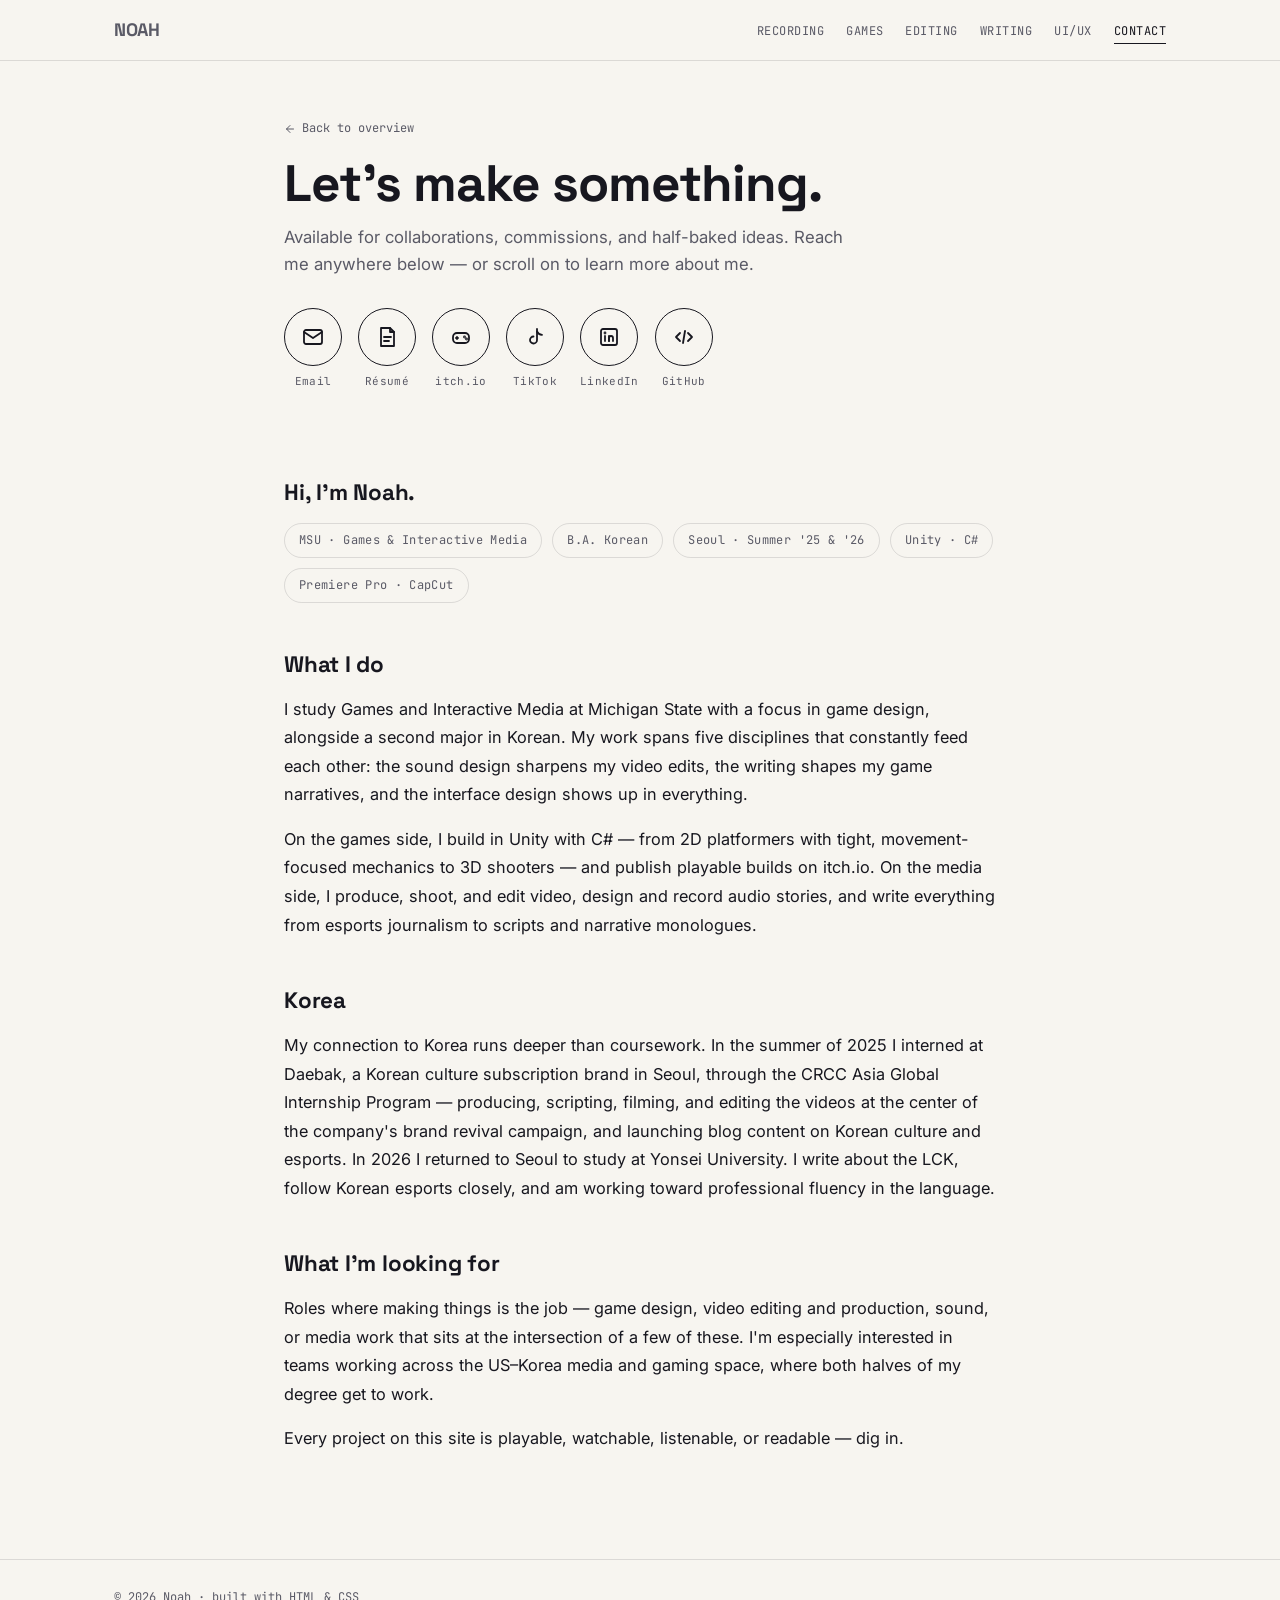
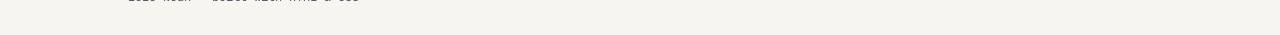
==== contact.html @ cc94a180 "Added a contact page" ====
<!DOCTYPE html>
<html lang="en">
<head>
<meta charset="UTF-8">
<meta name="viewport" content="width=device-width, initial-scale=1.0">
<title>About & Contact — Noah Nolan</title>

<link rel="preconnect" href="https://fonts.googleapis.com">
<link rel="preconnect" href="https://fonts.gstatic.com" crossorigin>
<link href="https://fonts.googleapis.com/css2?family=Space+Grotesk:wght@400;500;700&family=Inter:wght@400;500&family=JetBrains+Mono:wght@500&display=swap" rel="stylesheet">
<link rel="stylesheet" href="style.css">
<script src="script.js" defer></script>

<style>
/* Contact/about-only styles — scoped to this page */
.contact-top{max-width:760px;margin:0 auto;padding:56px 24px 10px}
.contact-top h1{
  font-family:var(--font-display);font-weight:700;letter-spacing:-.02em;
  font-size:clamp(2rem,5vw,3.2rem);line-height:1.05;
}
.contact-top .lede{
  margin-top:14px;font-size:1.05rem;color:var(--ink-soft);max-width:52ch;
}

/* icon button row */
.icon-row{display:flex;flex-wrap:wrap;gap:16px;margin-top:30px}
.icon-btn{
  display:flex;flex-direction:column;align-items:center;gap:7px;
  text-decoration:none;color:var(--ink);
}
.icon-btn .circle{
  width:58px;height:58px;border-radius:50%;
  border:1.5px solid var(--ink);display:flex;align-items:center;justify-content:center;
  transition:background .18s,color .18s,transform .18s;
  color:var(--ink);background:transparent;
}
.icon-btn svg{width:24px;height:24px;stroke:currentColor;fill:none;stroke-width:1.8;stroke-linecap:round;stroke-linejoin:round}
.icon-btn .label{
  font-family:var(--font-mono);font-size:11px;letter-spacing:.03em;color:var(--ink-soft);
  transition:color .18s;
}
.icon-btn:hover .circle{background:var(--ink);color:var(--paper);transform:translateY(-3px)}
.icon-btn:hover .label{color:var(--ink)}

/* about section */
.about{max-width:760px;margin:0 auto;padding:30px 24px 90px}
.about h2{
  font-family:var(--font-display);font-weight:700;letter-spacing:-.01em;
  font-size:1.4rem;margin:44px 0 12px;
}
.about p{margin:0 0 16px;line-height:1.75;font-size:1.02rem}
.about .fact-row{display:flex;flex-wrap:wrap;gap:10px;margin-top:10px}
.about .fact{
  font-family:var(--font-mono);font-size:12px;letter-spacing:.03em;
  padding:7px 14px;border-radius:999px;border:1.5px solid var(--line);
  color:var(--ink-soft);
}
</style>
</head>

<body>
<script>(function(){var d=sessionStorage.getItem('pt-direction');if(d){document.body.classList.add(d==='back'?'pt-enter-back':'pt-enter-forward');sessionStorage.removeItem('pt-direction');}})();</script>

<nav class="nav">
  <div class="wrap">
    <a href="index.html" class="brand" data-transition="back">Noah</a>
    <ul>
      <li><a href="recording.html" data-transition="forward">Recording</a></li>
      <li><a href="games.html" data-transition="forward">Games</a></li>
      <li><a href="editing.html" data-transition="forward">Editing</a></li>
      <li><a href="writing.html" data-transition="forward">Writing</a></li>
      <li><a href="ux.html" data-transition="forward">UI/UX</a></li>
      <li><a href="contact.html" class="active">Contact</a></li>
    </ul>
  </div>
</nav>

<main>
<!-- ============ CONTACT ICONS (top) ============ -->
<section class="contact-top" id="contact">
  <a href="index.html" class="back-link" data-transition="back">
    <svg viewBox="0 0 24 24" width="12" height="12" fill="none" stroke="currentColor" stroke-width="2" stroke-linecap="round" stroke-linejoin="round"><line x1="19" y1="12" x2="5" y2="12"/><polyline points="12 19 5 12 12 5"/></svg>
    Back to overview
  </a>

  <h1>Let's make something.</h1>
  <p class="lede">Available for collaborations, commissions, and half-baked ideas. Reach me anywhere below — or scroll on to learn more about me.</p>

  <div class="icon-row">
    <a class="icon-btn" href="mailto:Nolannoa495@gmail.com" aria-label="Email Noah">
      <span class="circle">
        <svg viewBox="0 0 24 24"><rect x="3" y="5" width="18" height="14" rx="2"/><path d="M3 7l9 6 9-6"/></svg>
      </span>
      <span class="label">Email</span>
    </a>

    <!-- Update the filename below to match your resume PDF in the repo -->
    <a class="icon-btn" href="Noah Nolan Resume 7_14_2026.pdf" target="_blank" aria-label="View resume PDF">
      <span class="circle">
        <svg viewBox="0 0 24 24"><path d="M6 3h9l4 4v14H6z"/><path d="M15 3v4h4"/><line x1="9" y1="12" x2="16" y2="12"/><line x1="9" y1="16" x2="14" y2="16"/></svg>
      </span>
      <span class="label">Résumé</span>
    </a>

    <a class="icon-btn" href="https://noah-nolan.itch.io/" target="_blank" aria-label="Noah's games on itch.io">
      <span class="circle">
        <svg viewBox="0 0 24 24"><rect x="4" y="8" width="16" height="10" rx="4"/><line x1="8" y1="12" x2="8" y2="14"/><line x1="7" y1="13" x2="9" y2="13"/><circle cx="15.5" cy="12" r="0.5"/><circle cx="17.5" cy="14" r="0.5"/></svg>
      </span>
      <span class="label">itch.io</span>
    </a>

    <a class="icon-btn" href="https://www.tiktok.com/@noah_nolan0?is_from_webapp=1&sender_device=pc" target="_blank" aria-label="Noah on TikTok">
      <span class="circle">
        <svg viewBox="0 0 24 24"><path d="M14 4v11a3.5 3.5 0 1 1-3.5-3.5"/><path d="M14 6.5c1 2 2.8 3.2 5 3.4"/></svg>
      </span>
      <span class="label">TikTok</span>
    </a>

    <a class="icon-btn" href="https://www.linkedin.com/in/noah-nolan-a5b2672b2/" target="_blank" aria-label="Noah on LinkedIn">
      <span class="circle">
        <svg viewBox="0 0 24 24"><rect x="4" y="4" width="16" height="16" rx="2"/><line x1="8" y1="11" x2="8" y2="16"/><circle cx="8" cy="8" r="0.5"/><path d="M12 16v-3a2 2 0 0 1 4 0v3"/><line x1="12" y1="11" x2="12" y2="16"/></svg>
      </span>
      <span class="label">LinkedIn</span>
    </a>

    <a class="icon-btn" href="https://github.com/NoahNolan04" target="_blank" aria-label="Noah on GitHub">
      <span class="circle">
        <svg viewBox="0 0 24 24"><polyline points="8 8 4 12 8 16"/><polyline points="16 8 20 12 16 16"/><line x1="13" y1="6" x2="11" y2="18"/></svg>
      </span>
      <span class="label">GitHub</span>
    </a>
  </div>
</section>

<!-- ============ ABOUT (below) ============ -->
<section class="about">
  <h2>Hi, I'm Noah.</h2>
  <div class="fact-row">
    <span class="fact">MSU · Games &amp; Interactive Media</span>
    <span class="fact">B.A. Korean</span>
    <span class="fact">Seoul · Summer '25 &amp; '26</span>
    <span class="fact">Unity · C#</span>
    <span class="fact">Premiere Pro · CapCut</span>
  </div>

  <h2>What I do</h2>
  <p>I study Games and Interactive Media at Michigan State with a focus in game design, alongside a second major in Korean. My work spans five disciplines that constantly feed each other: the sound design sharpens my video edits, the writing shapes my game narratives, and the interface design shows up in everything.</p>
  <p>On the games side, I build in Unity with C# — from 2D platformers with tight, movement-focused mechanics to 3D shooters — and publish playable builds on itch.io. On the media side, I produce, shoot, and edit video, design and record audio stories, and write everything from esports journalism to scripts and narrative monologues.</p>

  <h2>Korea</h2>
  <p>My connection to Korea runs deeper than coursework. In the summer of 2025 I interned at Daebak, a Korean culture subscription brand in Seoul, through the CRCC Asia Global Internship Program — producing, scripting, filming, and editing the videos at the center of the company's brand revival campaign, and launching blog content on Korean culture and esports. In 2026 I returned to Seoul to study at Yonsei University. I write about the LCK, follow Korean esports closely, and am working toward professional fluency in the language.</p>

  <h2>What I'm looking for</h2>
  <p>Roles where making things is the job — game design, video editing and production, sound, or media work that sits at the intersection of a few of these. I'm especially interested in teams working across the US–Korea media and gaming space, where both halves of my degree get to work.</p>
  <p>Every project on this site is playable, watchable, listenable, or readable — dig in.</p>
</section>
</main>

<footer>
  <div class="wrap">© 2026 Noah · built with HTML &amp; CSS</div>
</footer>

</body>
</html>
---- style.css ----
/* ============================================================
   1. DESIGN TOKENS
   Change colors/fonts here and the whole site updates.
   Each discipline has its own accent so sections stay
   visually distinct as you scroll.
   ============================================================ */
:root{
  --paper:#F7F5F0;        /* page background  */
  --ink:#17171F;          /* main text        */
  --ink-soft:#5A5A66;     /* secondary text   */
  --line:rgba(23,23,31,.12);
  --card:#FFFFFF;
  
  --c-game:#3B36E0;         /* UI / UX     – indigo */
  --c-rec:#E0483B;       /* Game design – red    */
  --c-edit:#11998E;       /* Editing     – teal   */
  --c-write:#E08A2B;        /* Recording   – amber  */
  --c-ux:#8B3BE0;      /* Writing     – violet */

  --font-display:'Space Grotesk',sans-serif;
  --font-body:'Inter',sans-serif;
  --font-mono:'JetBrains Mono',monospace;

  --max:1100px;
}

/* ============================================================
   2. BASE / RESET
   ============================================================ */
*{box-sizing:border-box;margin:0;padding:0}
html{scroll-behavior:smooth;background:var(--paper);overflow-x:hidden}
body{
  background:var(--paper);
  color:var(--ink);
  font-family:var(--font-body);
  line-height:1.6;
  -webkit-font-smoothing:antialiased;
  overflow-x:hidden;
}
a{color:inherit}
img{max-width:100%;display:block}
.wrap{max-width:var(--max);margin:0 auto;padding:0 24px}

/* ============================================================
   3. NAV
   ============================================================ */
.nav{
  position:sticky;top:0;z-index:50;
  background:rgba(247,245,240,.85);
  backdrop-filter:blur(8px);
  border-bottom:1px solid var(--line);
}
.nav .wrap{display:flex;align-items:center;justify-content:space-between;height:60px}
.nav .brand{font-family:var(--font-display);font-weight:700;font-size:18px;letter-spacing:-.02em;text-decoration:none}
.nav ul{display:flex;gap:22px;list-style:none}
.nav a{
  font-family:var(--font-mono);font-size:12px;text-transform:uppercase;
  letter-spacing:.04em;text-decoration:none;color:var(--ink-soft);
  transition:color .15s;
}
.nav a:hover{color:var(--ink)}
.nav a.active{color:var(--ink);padding-bottom:4px;border-bottom:1.5px solid var(--c,var(--ink))}
@media(max-width:720px){.nav ul{display:none}}

/* ============================================================
   4. HERO
   ============================================================ */
.hero{padding:90px 0 70px;border-bottom:1px solid var(--line)}
.hero .label{
  font-family:var(--font-mono);font-size:13px;color:var(--ink-soft);
  letter-spacing:.04em;margin-bottom:20px;
}
.hero h1{
  font-family:var(--font-display);font-weight:700;
  font-size:clamp(2.4rem,6vw,4.4rem);line-height:1.02;
  letter-spacing:-.03em;max-width:14ch;
}
.hero h1 em{font-style:normal;color:var(--ink-soft)}
.hero p{
  margin-top:26px;max-width:46ch;font-size:1.05rem;color:var(--ink-soft);
}
.tags{display:flex;flex-wrap:wrap;gap:10px;margin-top:34px}
.tag{
  font-family:var(--font-mono);font-size:12px;text-decoration:none;
  padding:7px 14px;border-radius:999px;border:1.5px solid;
  transition:transform .15s,background .15s;
}
.tag:hover{transform:translateY(-2px)}
.tag.ux{color:var(--c-ux);border-color:var(--c-ux)}
.tag.game{color:var(--c-game);border-color:var(--c-game)}
.tag.edit{color:var(--c-edit);border-color:var(--c-edit)}
.tag.rec{color:var(--c-rec);border-color:var(--c-rec)}
.tag.write{color:var(--c-write);border-color:var(--c-write)}

/* ============================================================
   5. DISCIPLINE SECTIONS
   The colored eyebrow + left rule is the through-line that
   tells each section apart. Set --c on the <section> and
   every accent below inherits it.
   ============================================================ */
.section{padding:72px 0;border-bottom:1px solid var(--line)}
.section .eyebrow{
  font-family:var(--font-mono);font-size:12px;letter-spacing:.06em;
  text-transform:uppercase;color:var(--c);
  display:flex;align-items:center;gap:10px;margin-bottom:14px;
}
.section .eyebrow::before{
  content:"";width:26px;height:2px;background:var(--c);display:inline-block;
}
.section h2{
  font-family:var(--font-display);font-weight:700;
  font-size:clamp(1.7rem,3.5vw,2.4rem);letter-spacing:-.02em;
}
.section .intro{max-width:50ch;margin-top:12px;color:var(--ink-soft)}

/* card grids */
.grid{display:grid;gap:22px;margin-top:36px}
.grid.two{grid-template-columns:repeat(2,1fr)}
.grid.three{grid-template-columns:repeat(3,1fr)}
@media(max-width:760px){.grid.two,.grid.three{grid-template-columns:1fr}}

/* base card */
.card{
  background:var(--card);border:1px solid var(--line);border-radius:14px;
  overflow:hidden;transition:transform .18s,box-shadow .18s;
}
.card:hover{transform:translateY(-4px);box-shadow:0 14px 30px rgba(23,23,31,.10)}
.card .thumb{aspect-ratio:16/10;background:#eee;border-bottom:1px solid var(--line);object-fit:cover;width:100%}
.card .body{padding:18px 20px}
.card h3{font-family:var(--font-display);font-size:1.15rem;letter-spacing:-.01em}
.card .meta{font-family:var(--font-mono);font-size:11px;color:var(--c);margin-top:6px;letter-spacing:.03em}
.card p{font-size:.95rem;color:var(--ink-soft);margin-top:10px}
.card .links{margin-top:14px;display:flex;gap:16px}
.card .links a{
  font-family:var(--font-mono);font-size:12px;text-decoration:none;color:var(--c);
  border-bottom:1.5px solid transparent;transition:border-color .15s;
}
.card .links a:hover{border-color:var(--c)}

/* responsive video / iframe embed */
.embed{position:relative;width:100%;aspect-ratio:16/9;background:#000;border-bottom:1px solid var(--line)}
.embed iframe{position:absolute;inset:0;width:100%;height:100%;border:0}

/* audio card */
.card audio{width:100%;margin-top:14px}

/* writing card (text-led, no thumb) */
.card.text .body{padding:24px 22px}
.card.text blockquote{
  font-family:var(--font-display);font-weight:400;font-size:1.1rem;
  line-height:1.45;color:var(--ink);border-left:3px solid var(--c);
  padding-left:16px;margin:14px 0;
}

/* ============================================================
   6. CONTACT / FOOTER
   ============================================================ */
.contact{padding:80px 0}
.contact h2{font-family:var(--font-display);font-size:clamp(1.8rem,4vw,2.6rem);letter-spacing:-.02em}
.contact p{color:var(--ink-soft);margin-top:14px;max-width:42ch}
.contact .links{margin-top:28px;display:flex;flex-wrap:wrap;gap:14px}
.contact .links a{
  font-family:var(--font-mono);font-size:13px;text-decoration:none;
  padding:10px 18px;border:1.5px solid var(--ink);border-radius:999px;
  transition:background .15s,color .15s;
}
.contact .links a:hover{background:var(--ink);color:var(--paper)}
footer{border-top:1px solid var(--line);padding:28px 0;font-family:var(--font-mono);font-size:12px;color:var(--ink-soft)}

/* keyboard focus + reduced motion (accessibility floor) */
a:focus-visible,button:focus-visible{outline:2px solid var(--c-ux);outline-offset:3px}
@media(prefers-reduced-motion:reduce){
  *{transition:none!important;scroll-behavior:auto!important}
}

/* ============================================================
   7. PAGE TRANSITIONS
   Directional slide system for multi-page navigation, driven
   by script.js. 'forward' = moving deeper into a section
   (slides left). 'back' = returning toward home (slides right).
   The *-enter-* classes have NO transition of their own — they
   are the instant "starting position" set before first paint.
   pt-enter-active is what carries the animated transition.
   ============================================================ */
body.pt-enter-forward{transform:translateX(5%);opacity:0}
body.pt-enter-back{transform:translateX(-5%);opacity:0}
body.pt-enter-active{
  transform:translateX(0);opacity:1;
  transition:transform .6s cubic-bezier(.16,1,.3,1), opacity .5s ease;
}
body.pt-exit-forward{
  transform:translateX(-5%);opacity:0;
  transition:transform .48s cubic-bezier(.65,0,.35,1), opacity .4s ease;
}
body.pt-exit-back{
  transform:translateX(5%);opacity:0;
  transition:transform .48s cubic-bezier(.65,0,.35,1), opacity .4s ease;
}

/* ============================================================
   8. SCROLL REVEAL
   Applied to .reveal elements (cards). script.js toggles
   .is-visible via IntersectionObserver as each scrolls in.
   Staggered via nth-child delay so grids feel choreographed.
   ============================================================ */
.reveal{opacity:0;transform:translateY(26px);transition:opacity .7s cubic-bezier(.16,1,.3,1),transform .7s cubic-bezier(.16,1,.3,1)}
.reveal.is-visible{opacity:1;transform:translateY(0)}
.grid .reveal:nth-child(1){transition-delay:.04s}
.grid .reveal:nth-child(2){transition-delay:.11s}
.grid .reveal:nth-child(3){transition-delay:.18s}
.grid .reveal:nth-child(4){transition-delay:.25s}
.grid .reveal:nth-child(5){transition-delay:.32s}
.grid .reveal:nth-child(6){transition-delay:.39s}

/* ============================================================
   9. SEE ALL BUTTON + BACK LINK + SUBPAGE HEADER
   ============================================================ */
.see-all{
  display:inline-flex;align-items:center;justify-content:center;gap:8px;margin-top:30px;
  font-family:var(--font-mono);font-size:13px;letter-spacing:.03em;
  text-decoration:none;color:var(--c);padding:11px 20px;
  border:1.5px solid var(--c);border-radius:999px;
  transition:background .2s,color .2s,transform .2s;
  width:230px;
}
.see-all svg{width:14px;height:14px;transition:transform .2s;flex-shrink:0}
.see-all:hover{background:var(--c);color:#fff;transform:translateX(3px)}
.see-all:hover svg{transform:translateX(3px)}

.back-link{
  display:inline-flex;align-items:center;gap:6px;margin-bottom:18px;
  font-family:var(--font-mono);font-size:12px;color:var(--ink-soft);
  text-decoration:none;transition:color .15s,transform .15s;
}
.back-link:hover{color:var(--c);transform:translateX(-3px)}

.page-header{padding-top:56px}

/* new-feature motion opt-out */
@media(prefers-reduced-motion:reduce){
  body.pt-enter-forward,body.pt-enter-back,body.pt-exit-forward,body.pt-exit-back{transition:none!important;transform:none!important;opacity:1!important}
  .reveal{opacity:1!important;transform:none!important;transition:none!important}
}
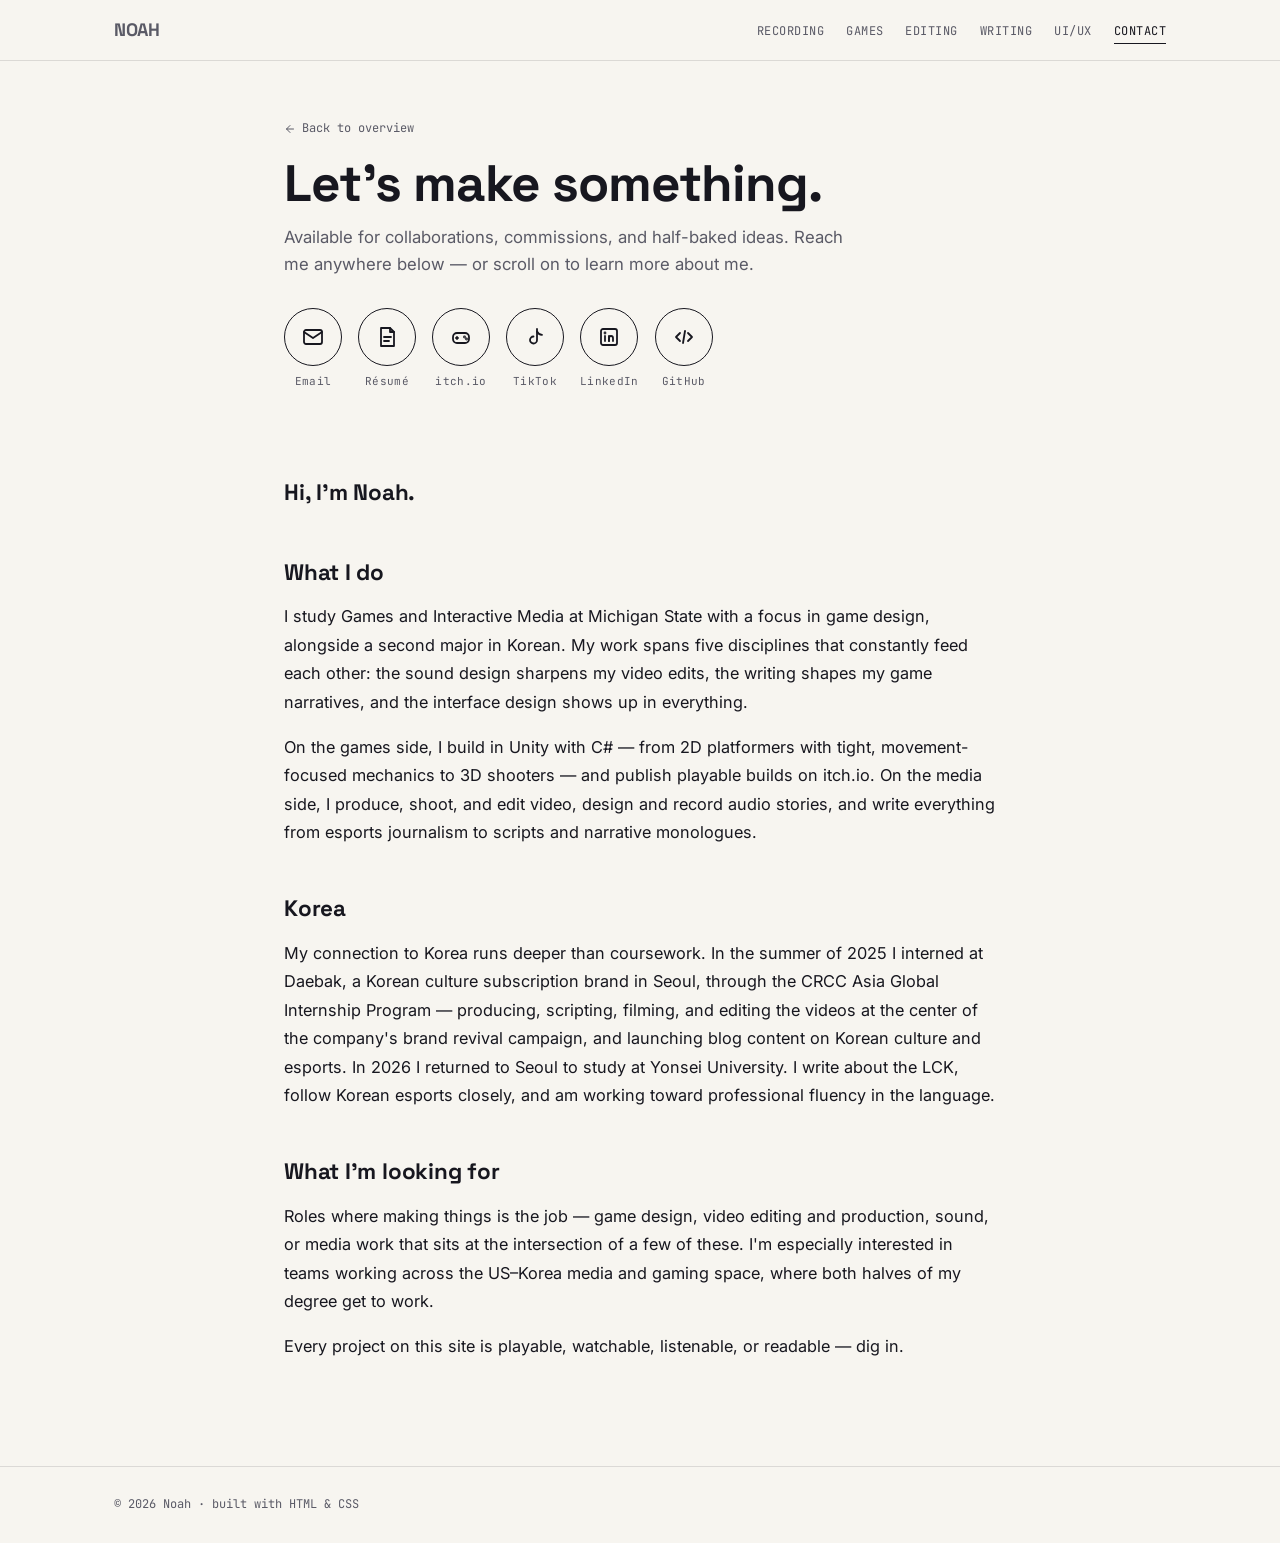
==== commit 9d38473a: "updated contacts to match" ====
--- a/contact.html
+++ b/contact.html
@@ -135,13 +135,13 @@
 <!-- ============ ABOUT (below) ============ -->
 <section class="about">
   <h2>Hi, I'm Noah.</h2>
-  <div class="fact-row">
+ <!---- <div class="fact-row">
     <span class="fact">MSU · Games &amp; Interactive Media</span>
     <span class="fact">B.A. Korean</span>
     <span class="fact">Seoul · Summer '25 &amp; '26</span>
     <span class="fact">Unity · C#</span>
     <span class="fact">Premiere Pro · CapCut</span>
-  </div>
+  </div>-->
 
   <h2>What I do</h2>
   <p>I study Games and Interactive Media at Michigan State with a focus in game design, alongside a second major in Korean. My work spans five disciplines that constantly feed each other: the sound design sharpens my video edits, the writing shapes my game narratives, and the interface design shows up in everything.</p>
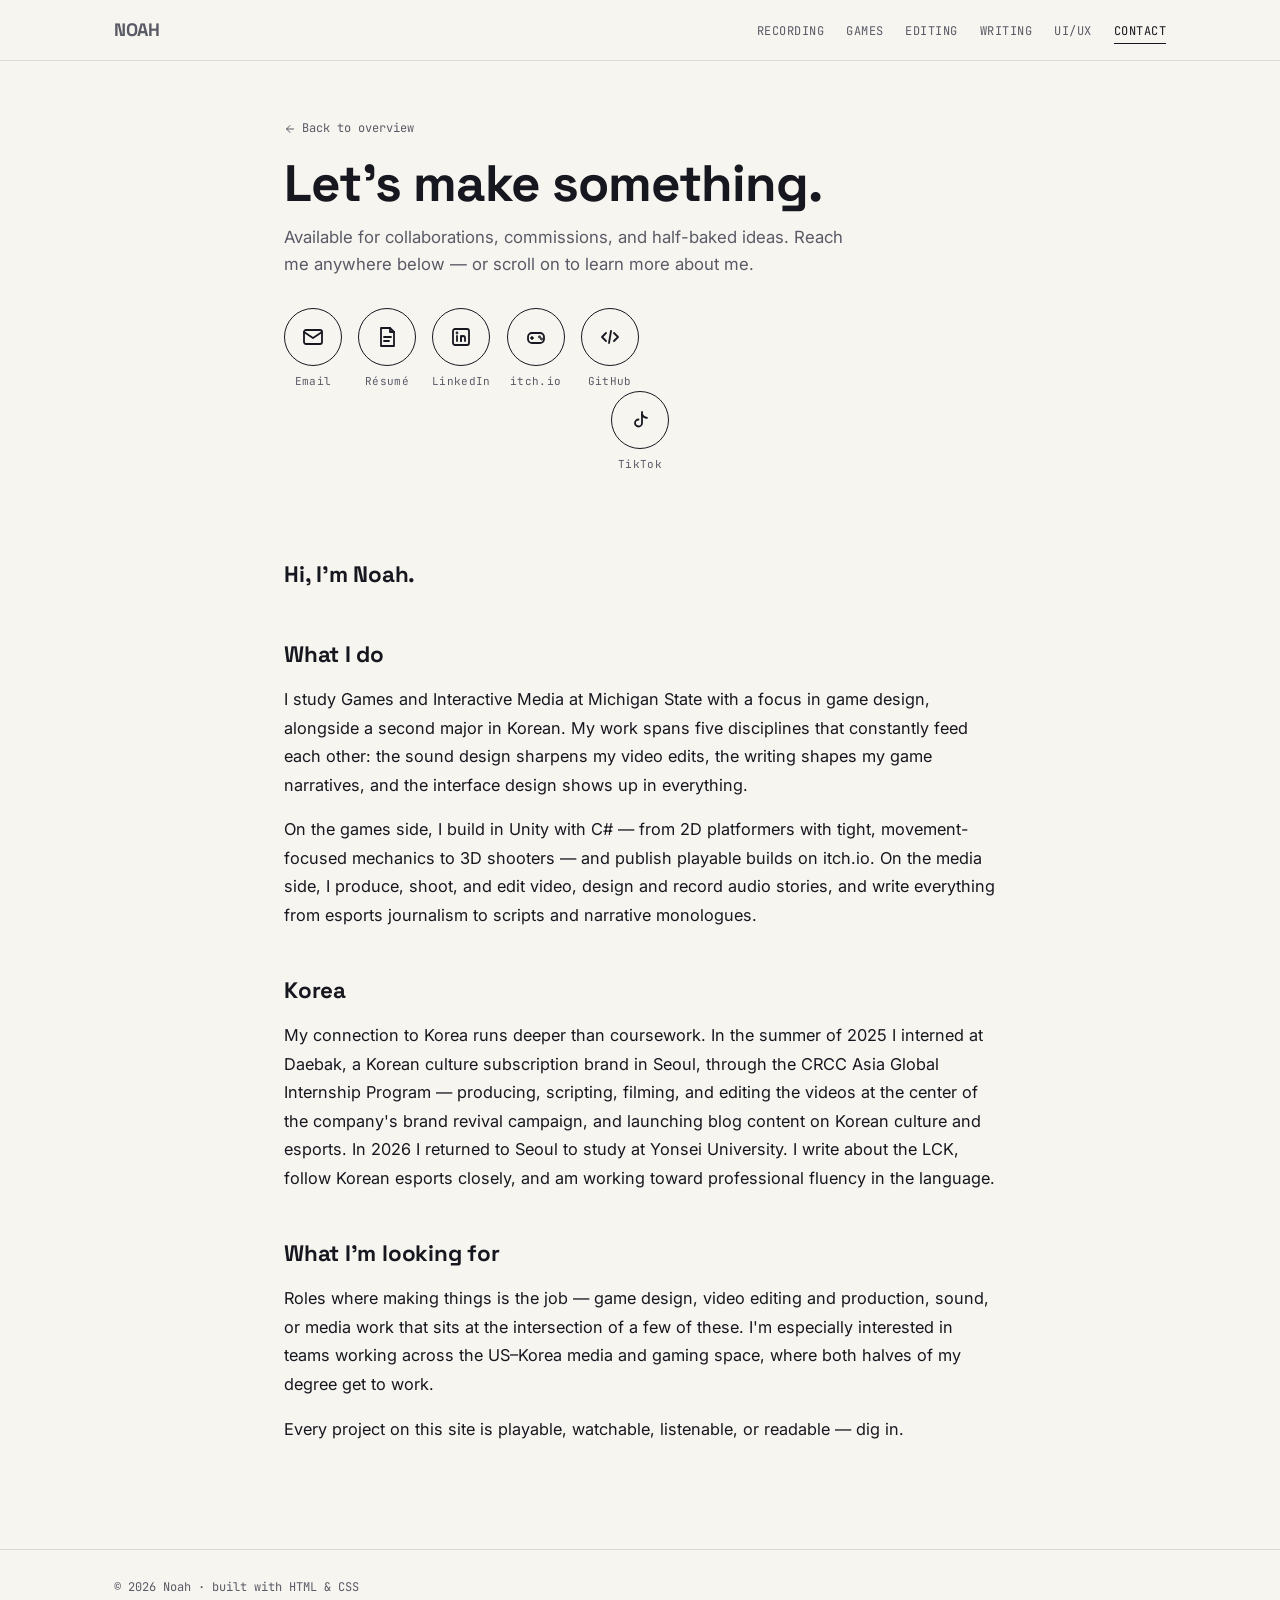
==== commit 4d15d86a: "edited contact page and contact icons on main page" ====
--- a/contact.html
+++ b/contact.html
@@ -102,25 +102,18 @@
       <span class="label">Résumé</span>
     </a>
 
+    <a class="icon-btn" href="https://www.linkedin.com/in/noah-nolan-a5b2672b2/" target="_blank" aria-label="Noah on LinkedIn">
+      <span class="circle">
+        <svg viewBox="0 0 24 24"><rect x="4" y="4" width="16" height="16" rx="2"/><line x1="8" y1="11" x2="8" y2="16"/><circle cx="8" cy="8" r="0.5"/><path d="M12 16v-3a2 2 0 0 1 4 0v3"/><line x1="12" y1="11" x2="12" y2="16"/></svg>
+      </span>
+      <span class="label">LinkedIn</span>
+    </a>
+
     <a class="icon-btn" href="https://noah-nolan.itch.io/" target="_blank" aria-label="Noah's games on itch.io">
       <span class="circle">
         <svg viewBox="0 0 24 24"><rect x="4" y="8" width="16" height="10" rx="4"/><line x1="8" y1="12" x2="8" y2="14"/><line x1="7" y1="13" x2="9" y2="13"/><circle cx="15.5" cy="12" r="0.5"/><circle cx="17.5" cy="14" r="0.5"/></svg>
       </span>
       <span class="label">itch.io</span>
-    </a>
-
-    <a class="icon-btn" href="https://www.tiktok.com/@noah_nolan0?is_from_webapp=1&sender_device=pc" target="_blank" aria-label="Noah on TikTok">
-      <span class="circle">
-        <svg viewBox="0 0 24 24"><path d="M14 4v11a3.5 3.5 0 1 1-3.5-3.5"/><path d="M14 6.5c1 2 2.8 3.2 5 3.4"/></svg>
-      </span>
-      <span class="label">TikTok</span>
-    </a>
-
-    <a class="icon-btn" href="https://www.linkedin.com/in/noah-nolan-a5b2672b2/" target="_blank" aria-label="Noah on LinkedIn">
-      <span class="circle">
-        <svg viewBox="0 0 24 24"><rect x="4" y="4" width="16" height="16" rx="2"/><line x1="8" y1="11" x2="8" y2="16"/><circle cx="8" cy="8" r="0.5"/><path d="M12 16v-3a2 2 0 0 1 4 0v3"/><line x1="12" y1="11" x2="12" y2="16"/></svg>
-      </span>
-      <span class="label">LinkedIn</span>
     </a>
 
     <a class="icon-btn" href="https://github.com/NoahNolan04" target="_blank" aria-label="Noah on GitHub">
@@ -130,6 +123,14 @@
       <span class="label">GitHub</span>
     </a>
   </div>
+
+    <a class="icon-btn" href="https://www.tiktok.com/@noah_nolan0?is_from_webapp=1&sender_device=pc" target="_blank" aria-label="Noah on TikTok">
+      <span class="circle">
+        <svg viewBox="0 0 24 24"><path d="M14 4v11a3.5 3.5 0 1 1-3.5-3.5"/><path d="M14 6.5c1 2 2.8 3.2 5 3.4"/></svg>
+      </span>
+      <span class="label">TikTok</span>
+    </a>
+
 </section>
 
 <!-- ============ ABOUT (below) ============ -->
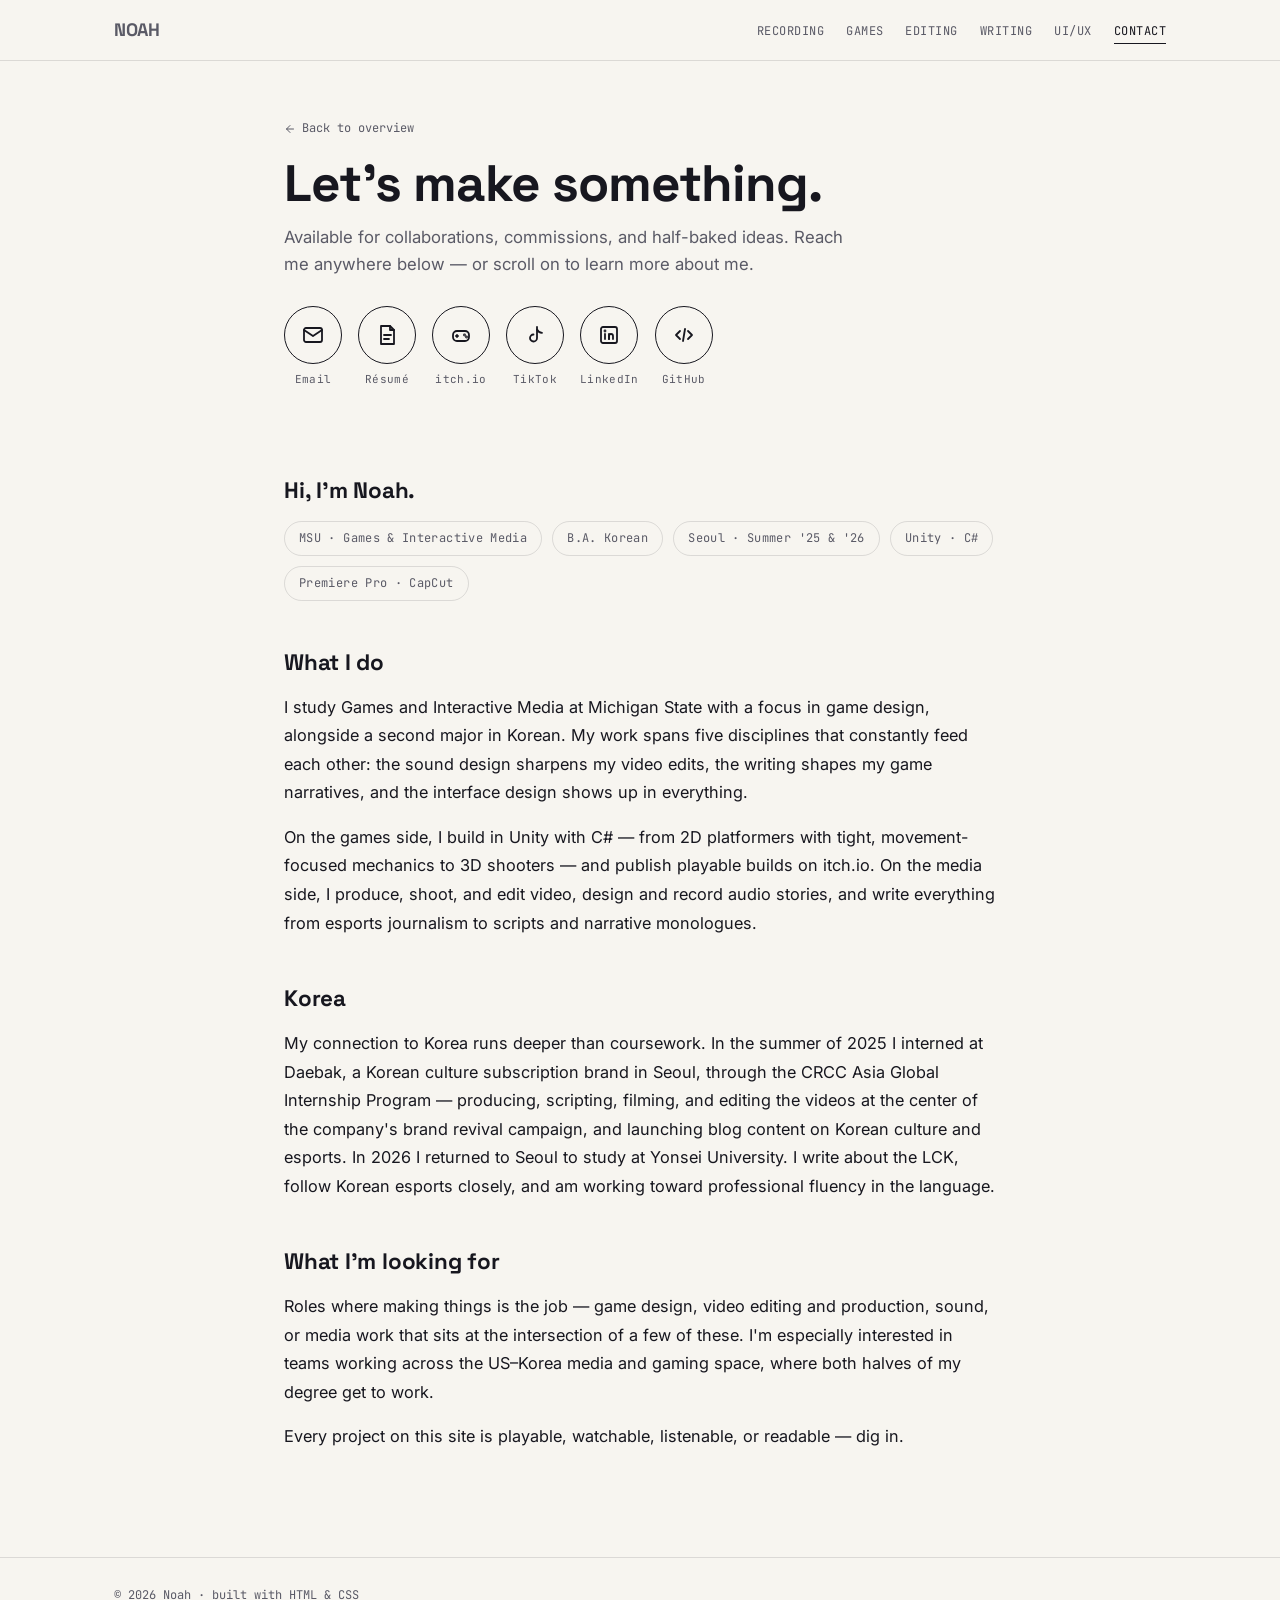
==== commit 633f607f: "Changed the site to match more and changed the contact section to all be the same" ====
--- a/contact.html
+++ b/contact.html
@@ -21,26 +21,6 @@
 .contact-top .lede{
   margin-top:14px;font-size:1.05rem;color:var(--ink-soft);max-width:52ch;
 }
-
-/* icon button row */
-.icon-row{display:flex;flex-wrap:wrap;gap:16px;margin-top:30px}
-.icon-btn{
-  display:flex;flex-direction:column;align-items:center;gap:7px;
-  text-decoration:none;color:var(--ink);
-}
-.icon-btn .circle{
-  width:58px;height:58px;border-radius:50%;
-  border:1.5px solid var(--ink);display:flex;align-items:center;justify-content:center;
-  transition:background .18s,color .18s,transform .18s;
-  color:var(--ink);background:transparent;
-}
-.icon-btn svg{width:24px;height:24px;stroke:currentColor;fill:none;stroke-width:1.8;stroke-linecap:round;stroke-linejoin:round}
-.icon-btn .label{
-  font-family:var(--font-mono);font-size:11px;letter-spacing:.03em;color:var(--ink-soft);
-  transition:color .18s;
-}
-.icon-btn:hover .circle{background:var(--ink);color:var(--paper);transform:translateY(-3px)}
-.icon-btn:hover .label{color:var(--ink)}
 
 /* about section */
 .about{max-width:760px;margin:0 auto;padding:30px 24px 90px}
@@ -87,7 +67,7 @@
   <p class="lede">Available for collaborations, commissions, and half-baked ideas. Reach me anywhere below — or scroll on to learn more about me.</p>
 
   <div class="icon-row">
-    <a class="icon-btn" href="mailto:Nolannoa495@gmail.com" aria-label="Email Noah">
+    <a class="icon-btn" href="mailto:Noahnolan495@gmail.com" aria-label="Email Noah">
       <span class="circle">
         <svg viewBox="0 0 24 24"><rect x="3" y="5" width="18" height="14" rx="2"/><path d="M3 7l9 6 9-6"/></svg>
       </span>
@@ -95,11 +75,25 @@
     </a>
 
     <!-- Update the filename below to match your resume PDF in the repo -->
-    <a class="icon-btn" href="Noah Nolan Resume 7_14_2026.pdf" target="_blank" aria-label="View resume PDF">
+    <a class="icon-btn" href="Noah_Nolan_Resume.pdf" target="_blank" aria-label="View resume PDF">
       <span class="circle">
         <svg viewBox="0 0 24 24"><path d="M6 3h9l4 4v14H6z"/><path d="M15 3v4h4"/><line x1="9" y1="12" x2="16" y2="12"/><line x1="9" y1="16" x2="14" y2="16"/></svg>
       </span>
       <span class="label">Résumé</span>
+    </a>
+
+    <a class="icon-btn" href="https://noah-nolan.itch.io/" target="_blank" aria-label="Noah's games on itch.io">
+      <span class="circle">
+        <svg viewBox="0 0 24 24"><rect x="4" y="8" width="16" height="10" rx="4"/><line x1="8" y1="12" x2="8" y2="14"/><line x1="7" y1="13" x2="9" y2="13"/><circle cx="15.5" cy="12" r="0.5"/><circle cx="17.5" cy="14" r="0.5"/></svg>
+      </span>
+      <span class="label">itch.io</span>
+    </a>
+
+    <a class="icon-btn" href="https://www.tiktok.com/@noah_nolan0?is_from_webapp=1&sender_device=pc" target="_blank" aria-label="Noah on TikTok">
+      <span class="circle">
+        <svg viewBox="0 0 24 24"><path d="M14 4v11a3.5 3.5 0 1 1-3.5-3.5"/><path d="M14 6.5c1 2 2.8 3.2 5 3.4"/></svg>
+      </span>
+      <span class="label">TikTok</span>
     </a>
 
     <a class="icon-btn" href="https://www.linkedin.com/in/noah-nolan-a5b2672b2/" target="_blank" aria-label="Noah on LinkedIn">
@@ -109,13 +103,6 @@
       <span class="label">LinkedIn</span>
     </a>
 
-    <a class="icon-btn" href="https://noah-nolan.itch.io/" target="_blank" aria-label="Noah's games on itch.io">
-      <span class="circle">
-        <svg viewBox="0 0 24 24"><rect x="4" y="8" width="16" height="10" rx="4"/><line x1="8" y1="12" x2="8" y2="14"/><line x1="7" y1="13" x2="9" y2="13"/><circle cx="15.5" cy="12" r="0.5"/><circle cx="17.5" cy="14" r="0.5"/></svg>
-      </span>
-      <span class="label">itch.io</span>
-    </a>
-
     <a class="icon-btn" href="https://github.com/NoahNolan04" target="_blank" aria-label="Noah on GitHub">
       <span class="circle">
         <svg viewBox="0 0 24 24"><polyline points="8 8 4 12 8 16"/><polyline points="16 8 20 12 16 16"/><line x1="13" y1="6" x2="11" y2="18"/></svg>
@@ -123,26 +110,18 @@
       <span class="label">GitHub</span>
     </a>
   </div>
-
-    <a class="icon-btn" href="https://www.tiktok.com/@noah_nolan0?is_from_webapp=1&sender_device=pc" target="_blank" aria-label="Noah on TikTok">
-      <span class="circle">
-        <svg viewBox="0 0 24 24"><path d="M14 4v11a3.5 3.5 0 1 1-3.5-3.5"/><path d="M14 6.5c1 2 2.8 3.2 5 3.4"/></svg>
-      </span>
-      <span class="label">TikTok</span>
-    </a>
-
 </section>
 
 <!-- ============ ABOUT (below) ============ -->
 <section class="about">
   <h2>Hi, I'm Noah.</h2>
- <!---- <div class="fact-row">
+  <div class="fact-row">
     <span class="fact">MSU · Games &amp; Interactive Media</span>
     <span class="fact">B.A. Korean</span>
     <span class="fact">Seoul · Summer '25 &amp; '26</span>
     <span class="fact">Unity · C#</span>
     <span class="fact">Premiere Pro · CapCut</span>
-  </div>-->
+  </div>
 
   <h2>What I do</h2>
   <p>I study Games and Interactive Media at Michigan State with a focus in game design, alongside a second major in Korean. My work spans five disciplines that constantly feed each other: the sound design sharpens my video edits, the writing shapes my game narratives, and the interface design shows up in everything.</p>
@@ -162,4 +141,4 @@
 </footer>
 
 </body>
-</html>
+</html>
--- a/style.css
+++ b/style.css
@@ -10,7 +10,7 @@
   --ink-soft:#5A5A66;     /* secondary text   */
   --line:rgba(23,23,31,.12);
   --card:#FFFFFF;
-  
+
   --c-game:#3B36E0;         /* UI / UX     – indigo */
   --c-rec:#E0483B;       /* Game design – red    */
   --c-edit:#11998E;       /* Editing     – teal   */
@@ -240,4 +240,27 @@
 @media(prefers-reduced-motion:reduce){
   body.pt-enter-forward,body.pt-enter-back,body.pt-exit-forward,body.pt-exit-back{transition:none!important;transform:none!important;opacity:1!important}
   .reveal{opacity:1!important;transform:none!important;transition:none!important}
-}+}
+
+/* ============================================================
+   10. CONTACT ICON BUTTONS
+   Used in the contact section on every page.
+   ============================================================ */
+.icon-row{display:flex;flex-wrap:wrap;gap:16px;margin-top:28px}
+.icon-btn{
+  display:flex;flex-direction:column;align-items:center;gap:7px;
+  text-decoration:none;color:var(--ink);
+}
+.icon-btn .circle{
+  width:58px;height:58px;border-radius:50%;
+  border:1.5px solid var(--ink);display:flex;align-items:center;justify-content:center;
+  transition:background .18s,color .18s,transform .18s;
+  color:var(--ink);background:transparent;
+}
+.icon-btn svg{width:24px;height:24px;stroke:currentColor;fill:none;stroke-width:1.8;stroke-linecap:round;stroke-linejoin:round}
+.icon-btn .label{
+  font-family:var(--font-mono);font-size:11px;letter-spacing:.03em;color:var(--ink-soft);
+  transition:color .18s;
+}
+.icon-btn:hover .circle{background:var(--ink);color:var(--paper);transform:translateY(-3px)}
+.icon-btn:hover .label{color:var(--ink)}
